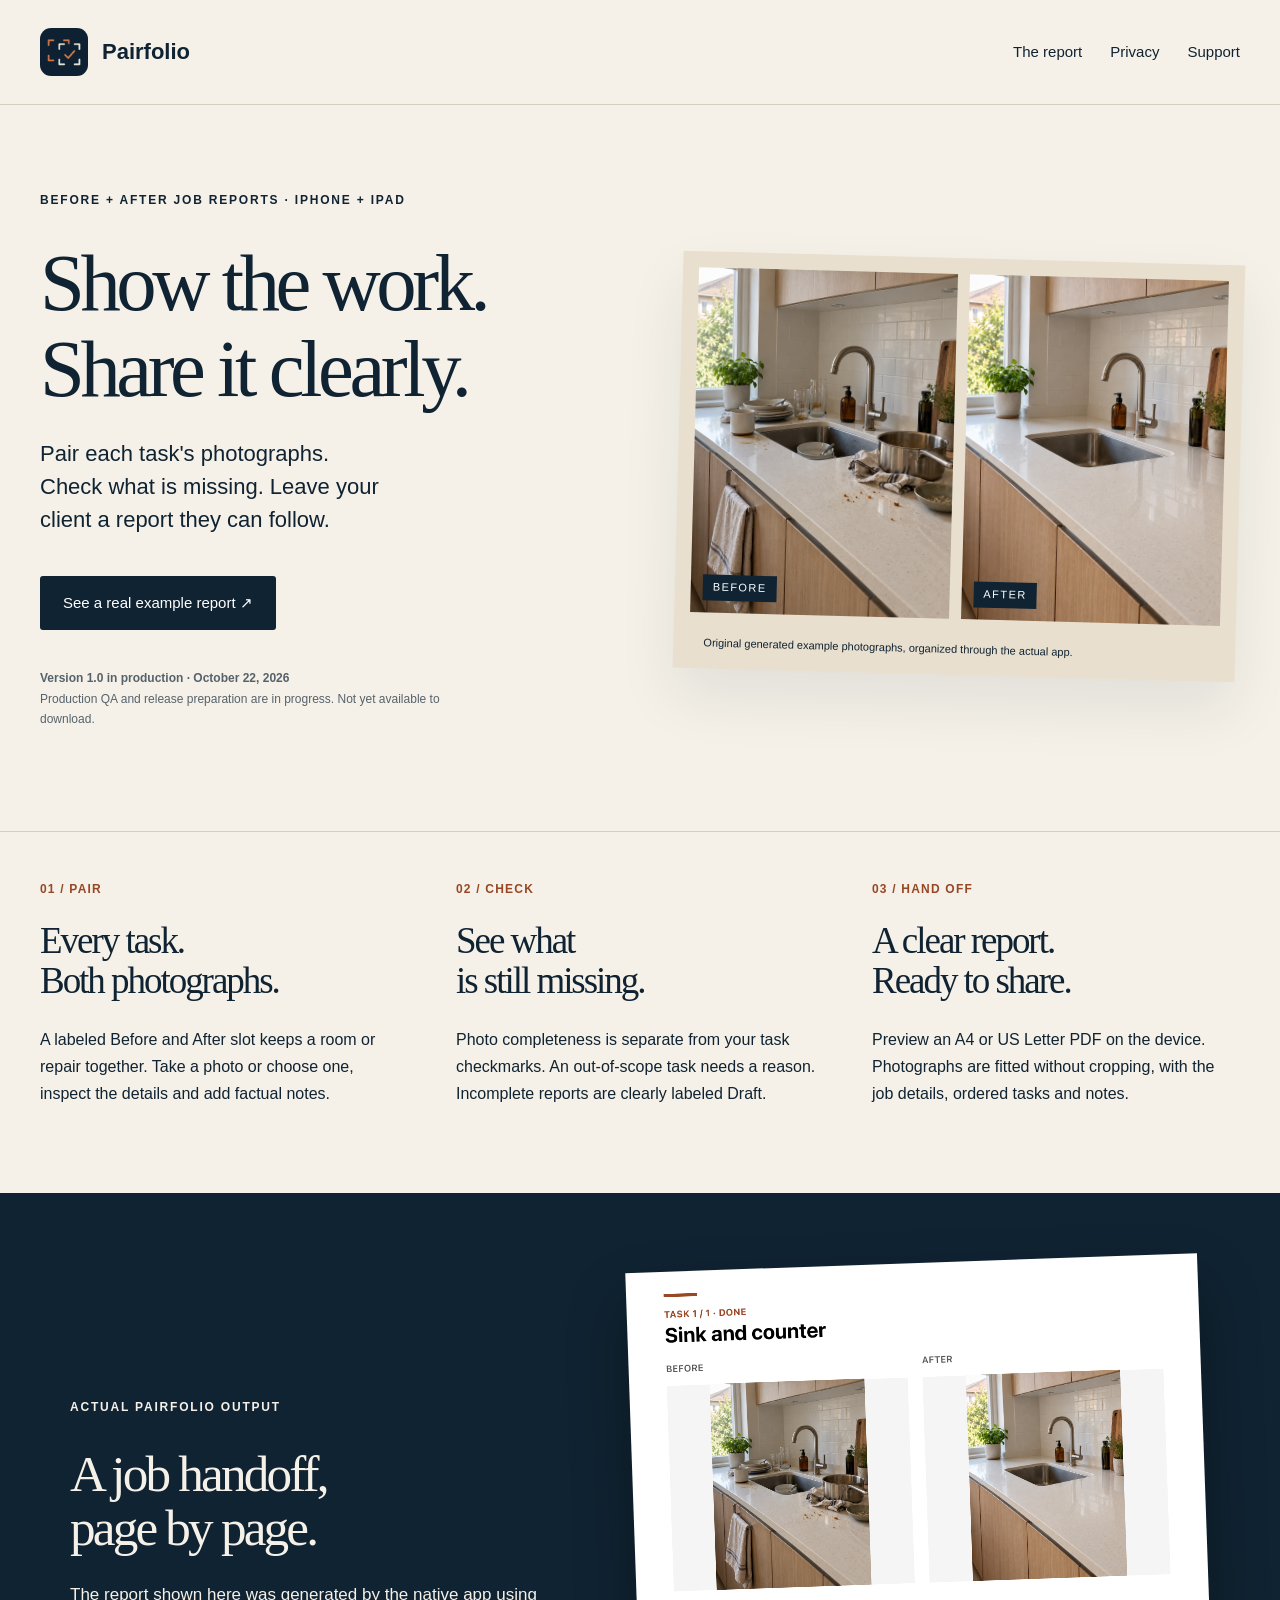
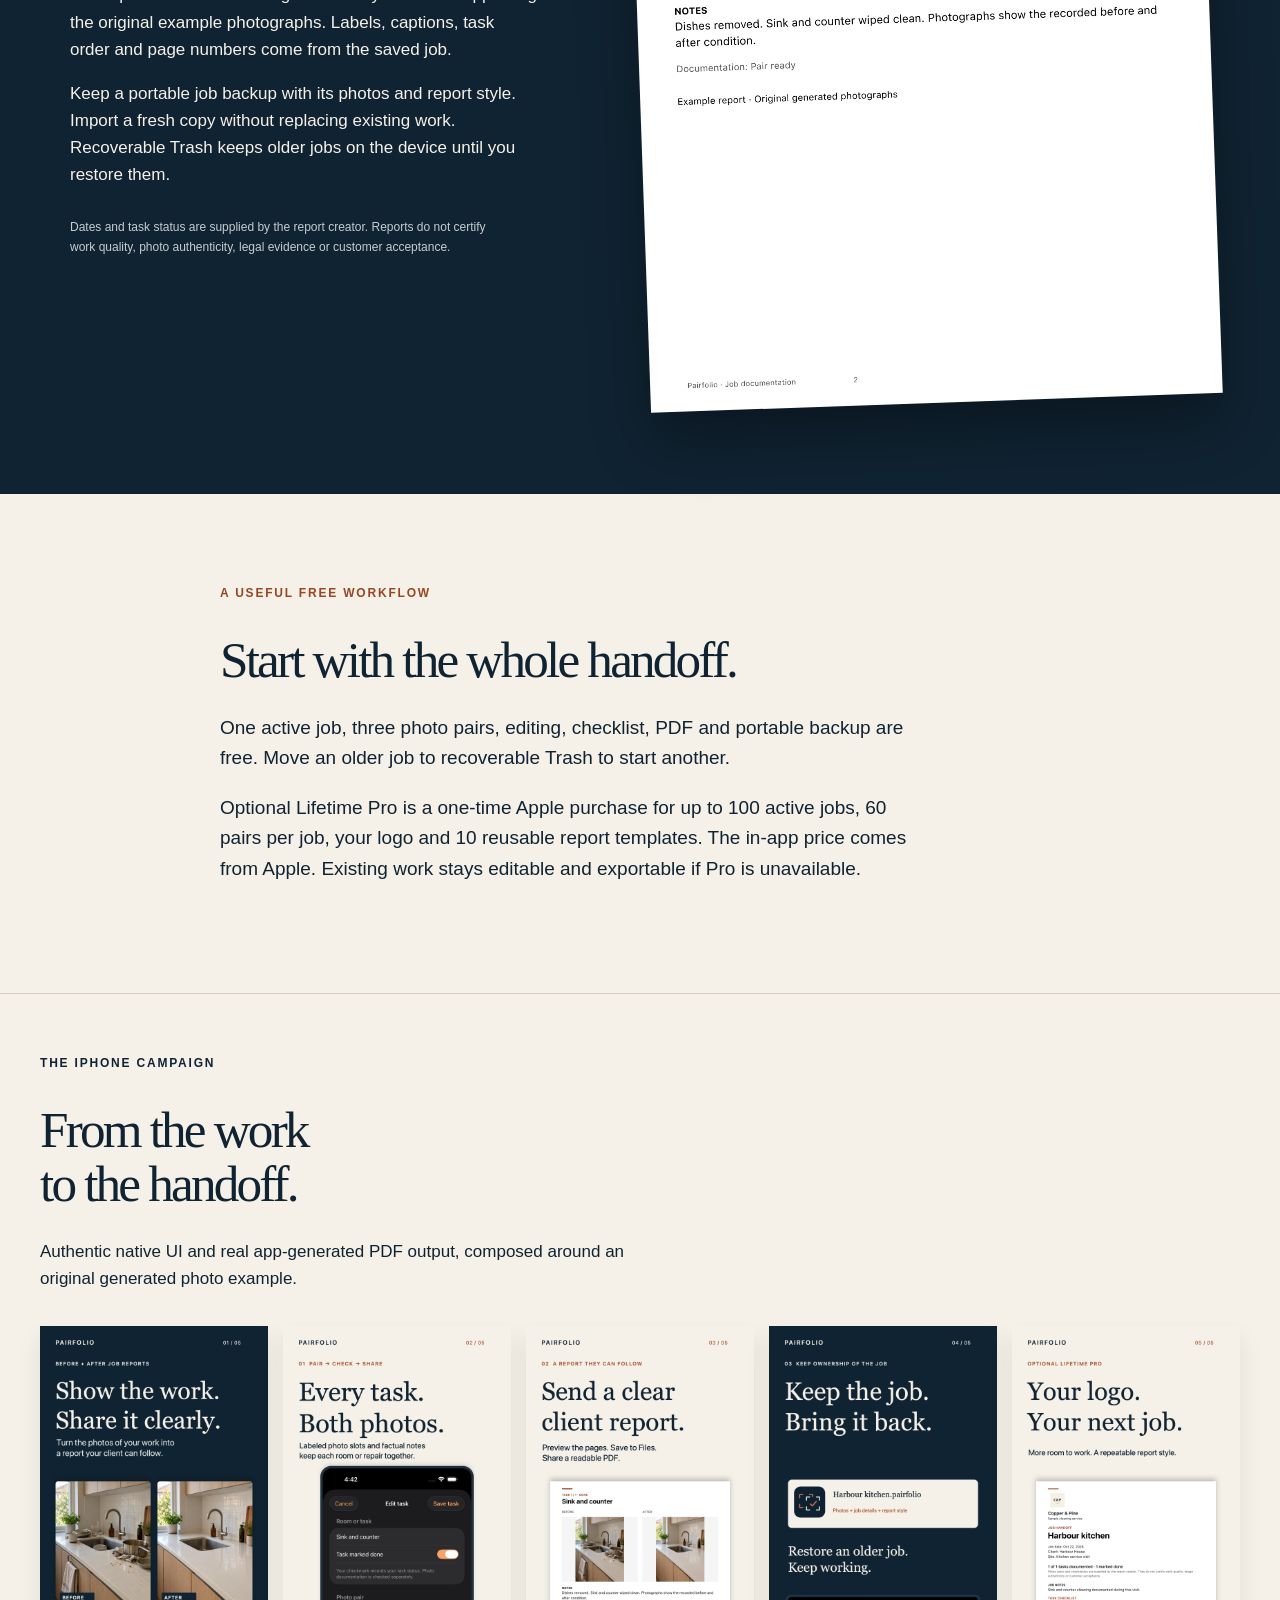
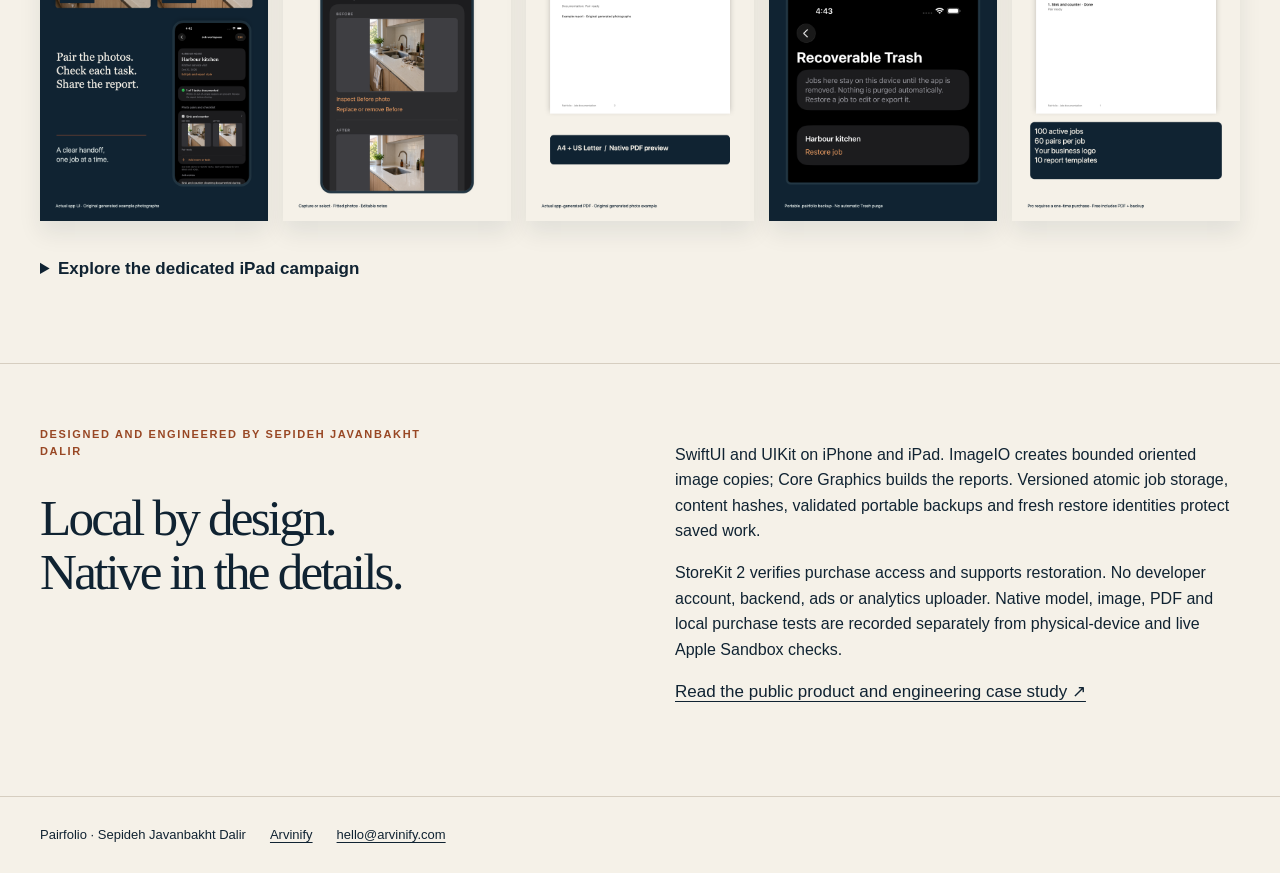
==== index.html @ 263a86af "Publish Pairfolio product, native engineering and original campaign showcase" ====
<!doctype html>
<html lang="en"><head><meta charset="utf-8"><meta name="viewport" content="width=device-width,initial-scale=1"><meta name="theme-color" content="#102332"><title>Pairfolio · Clear client handoffs</title><meta name="description" content="Before and after job photos, task documentation and readable client reports. Pairfolio is a native local iPhone and iPad app."><link rel="icon" href="assets/icon.png"><link rel="stylesheet" href="style.css"></head><body>
<header><a class="brand" href="index.html"><img src="assets/icon.png" width="48" height="48" alt="Pairfolio paired corners"><strong>Pairfolio</strong></a><nav><a href="#report">The report</a><a href="privacy.html">Privacy</a><a href="support.html">Support</a></nav></header>
<main><section class="hero"><div><p class="eyebrow">BEFORE + AFTER JOB REPORTS · IPHONE + IPAD</p><h1>Show the work.<br>Share it clearly.</h1><p class="lead">Pair each task's photographs. Check what is missing. Leave your client a report they can follow.</p><a class="button" href="#report">See a real example report ↗</a><p class="release"><strong>Version 1.0 in production · October 22, 2026</strong><br>Production QA and release preparation are in progress. Not yet available to download.</p></div><div class="comparison"><figure><img src="assets/before.jpg" alt="Original generated example kitchen before cleaning"><figcaption>BEFORE</figcaption></figure><figure><img src="assets/after.jpg" alt="Matched original generated example kitchen after cleaning"><figcaption>AFTER</figcaption></figure><p>Original generated example photographs, organized through the actual app.</p></div></section>
<section class="principles"><article><span>01 / PAIR</span><h2>Every task.<br>Both photographs.</h2><p>A labeled Before and After slot keeps a room or repair together. Take a photo or choose one, inspect the details and add factual notes.</p></article><article><span>02 / CHECK</span><h2>See what<br>is still missing.</h2><p>Photo completeness is separate from your task checkmarks. An out-of-scope task needs a reason. Incomplete reports are clearly labeled Draft.</p></article><article><span>03 / HAND OFF</span><h2>A clear report.<br>Ready to share.</h2><p>Preview an A4 or US Letter PDF on the device. Photographs are fitted without cropping, with the job details, ordered tasks and notes.</p></article></section>
<section id="report" class="report"><div><p class="eyebrow">ACTUAL PAIRFOLIO OUTPUT</p><h2>A job handoff,<br>page by page.</h2><p>The report shown here was generated by the native app using the original example photographs. Labels, captions, task order and page numbers come from the saved job.</p><p>Keep a portable job backup with its photos and report style. Import a fresh copy without replacing existing work. Recoverable Trash keeps older jobs on the device until you restore them.</p><p class="note">Dates and task status are supplied by the report creator. Reports do not certify work quality, photo authenticity, legal evidence or customer acceptance.</p></div><img src="assets/report-example.png" alt="Actual Pairfolio PDF page with fitted Before and After photographs, notes and page number" loading="lazy"></section>
<section class="pricing"><p class="eyebrow">A USEFUL FREE WORKFLOW</p><h2>Start with the whole handoff.</h2><p>One active job, three photo pairs, editing, checklist, PDF and portable backup are free. Move an older job to recoverable Trash to start another.</p><p>Optional Lifetime Pro is a one-time Apple purchase for up to 100 active jobs, 60 pairs per job, your logo and 10 reusable report templates. The in-app price comes from Apple. Existing work stays editable and exportable if Pro is unavailable.</p></section>
<section class="campaign"><p class="eyebrow">THE IPHONE CAMPAIGN</p><h2>From the work<br>to the handoff.</h2><p>Authentic native UI and real app-generated PDF output, composed around an original generated photo example.</p><div class="campaign-grid"><a href="assets/campaign/iPhone-01.png"><img src="assets/campaign/iPhone-01.png" alt="Pairfolio iPhone campaign 1: Show the work. Share it clearly." loading="lazy"></a><a href="assets/campaign/iPhone-02.png"><img src="assets/campaign/iPhone-02.png" alt="Pairfolio iPhone campaign 2: Every task. Both photos." loading="lazy"></a><a href="assets/campaign/iPhone-03.png"><img src="assets/campaign/iPhone-03.png" alt="Pairfolio iPhone campaign 3: Send a clear client report." loading="lazy"></a><a href="assets/campaign/iPhone-04.png"><img src="assets/campaign/iPhone-04.png" alt="Pairfolio iPhone campaign 4: Keep the job. Bring it back." loading="lazy"></a><a href="assets/campaign/iPhone-05.png"><img src="assets/campaign/iPhone-05.png" alt="Pairfolio iPhone campaign 5: Optional Lifetime Pro: your logo and reusable report style." loading="lazy"></a></div><details><summary>Explore the dedicated iPad campaign</summary><div class="campaign-grid tablet"><a href="assets/campaign/iPad-01.png"><img src="assets/campaign/iPad-01.png" alt="Dedicated Pairfolio iPad campaign frame 1" loading="lazy"></a><a href="assets/campaign/iPad-02.png"><img src="assets/campaign/iPad-02.png" alt="Dedicated Pairfolio iPad campaign frame 2" loading="lazy"></a><a href="assets/campaign/iPad-03.png"><img src="assets/campaign/iPad-03.png" alt="Dedicated Pairfolio iPad campaign frame 3" loading="lazy"></a><a href="assets/campaign/iPad-04.png"><img src="assets/campaign/iPad-04.png" alt="Dedicated Pairfolio iPad campaign frame 4" loading="lazy"></a><a href="assets/campaign/iPad-05.png"><img src="assets/campaign/iPad-05.png" alt="Dedicated Pairfolio iPad campaign frame 5" loading="lazy"></a></div></details></section>
<section class="engineering"><div><p class="eyebrow">DESIGNED AND ENGINEERED BY SEPIDEH JAVANBAKHT DALIR</p><h2>Local by design.<br>Native in the details.</h2></div><div><p>SwiftUI and UIKit on iPhone and iPad. ImageIO creates bounded oriented image copies; Core Graphics builds the reports. Versioned atomic job storage, content hashes, validated portable backups and fresh restore identities protect saved work.</p><p>StoreKit 2 verifies purchase access and supports restoration. No developer account, backend, ads or analytics uploader. Native model, image, PDF and local purchase tests are recorded separately from physical-device and live Apple Sandbox checks.</p><a href="https://github.com/sepidehdalir/pairfolio">Read the public product and engineering case study ↗</a></div></section>
</main><footer><span>Pairfolio · Sepideh Javanbakht Dalir</span><a href="https://www.arvinify.com">Arvinify</a><a href="mailto:hello@arvinify.com">hello@arvinify.com</a></footer></body></html>
---- style.css ----
:root{color-scheme:light;--ink:#102332;--paper:#f5f1e8;--copper:#984724;--line:#d6cec0}*{box-sizing:border-box}html{scroll-behavior:smooth;scroll-padding-top:28px}body{margin:0;background:var(--paper);color:var(--ink);font:17px/1.6 -apple-system,BlinkMacSystemFont,"Segoe UI",sans-serif}a{color:inherit;text-underline-offset:.23em}a:focus-visible{outline:3px solid var(--copper);outline-offset:5px}header,main,footer{max-width:1320px;margin:auto}header{display:flex;align-items:center;justify-content:space-between;padding:28px 40px;border-bottom:1px solid var(--line)}.brand{display:flex;align-items:center;gap:14px;text-decoration:none;font-size:22px}.brand img{border-radius:11px}nav{display:flex;gap:28px;font-size:15px}nav a{text-decoration:none}h1,h2{font-family:Georgia,"Times New Roman",serif;font-weight:500;letter-spacing:-.055em;line-height:1.06;margin:0 0 26px}h1{font-size:clamp(52px,6.3vw,92px)}h2{font-size:clamp(34px,4vw,54px)}p{max-width:65ch}.eyebrow{font-size:12px;font-weight:700;letter-spacing:.15em;margin:0 0 30px}.hero{display:grid;grid-template-columns:1.03fr 1fr;gap:60px;align-items:center;padding:86px 40px 90px}.lead{font-size:22px;line-height:1.5;max-width:28ch}.button{display:inline-block;background:var(--ink);color:#fff;padding:15px 23px;border-radius:3px;text-decoration:none;font-size:15px;margin:18px 0}.release{font-size:12px;line-height:1.7;margin-top:20px;color:#56626b}.comparison{display:grid;grid-template-columns:1fr 1fr;gap:12px;transform:rotate(1.5deg);background:#e9dfcf;padding:16px 16px 2px;box-shadow:0 28px 60px #10233215}.comparison figure{margin:0;position:relative}.comparison img{display:block;width:100%;aspect-ratio:3/4;object-fit:cover}.comparison figcaption{background:var(--ink);color:#fff;position:absolute;left:12px;bottom:12px;padding:4px 10px;font-size:11px;letter-spacing:.13em}.comparison p{grid-column:1/-1;font-size:11px;text-align:center;margin:10px 0 14px}.principles{display:grid;grid-template-columns:repeat(3,1fr);border-top:1px solid var(--line);padding:48px 40px 70px;gap:48px}.principles span{display:block;color:var(--copper);font-size:12px;font-weight:700;letter-spacing:.1em;margin-bottom:22px}.principles h2{font-size:37px}.principles p{font-size:16px;line-height:1.7}.report{display:grid;grid-template-columns:.9fr 1.1fr;gap:100px;align-items:center;padding:70px 70px 90px;background:var(--ink);color:var(--paper)}.report img{width:100%;box-shadow:0 30px 60px #0005;transform:rotate(-2deg)}.report .note{font-size:12px;color:#c5cdd0;line-height:1.7;margin-top:28px}.pricing{max-width:920px;padding:90px 40px;margin:auto}.pricing p{font-size:19px}.pricing .eyebrow{font-size:12px;color:var(--copper)}.engineering{border-top:1px solid var(--line);padding:62px 40px 90px;display:grid;grid-template-columns:1fr 1fr;gap:70px}.engineering p{font-size:16px}.engineering .eyebrow{font-size:11px;color:var(--copper)}footer{display:flex;gap:24px;flex-wrap:wrap;padding:28px 40px;border-top:1px solid var(--line);font-size:13px}.document{max-width:850px;padding:70px 40px 100px}.document h1{font-size:60px}.document h2{font-size:29px;margin-top:42px}.document ul{padding-left:22px}.document .updated{color:#57636b;font-size:13px}@media(max-width:850px){header{padding:20px 24px;flex-wrap:wrap;gap:18px}nav{gap:16px;font-size:13px}.hero{grid-template-columns:1fr;gap:42px;padding:52px 24px}.lead{max-width:34ch}.comparison{max-width:560px}.principles{grid-template-columns:1fr;gap:24px;padding:40px 24px}.principles article{max-width:560px}.report{grid-template-columns:1fr;gap:36px;padding:48px 24px}.report img{max-width:580px}.pricing{padding:60px 24px}.engineering{grid-template-columns:1fr;gap:18px;padding:40px 24px 60px}footer{padding:24px}.document{padding:48px 24px}.document h1{font-size:46px}}@media(prefers-reduced-motion:reduce){html{scroll-behavior:auto}}

.campaign{padding:60px 40px 80px;border-top:1px solid var(--line)}.campaign-grid{display:grid;grid-template-columns:repeat(5,minmax(0,1fr));gap:15px;margin:34px 0}.campaign-grid img{display:block;width:100%;box-shadow:0 12px 22px #10233215}.campaign details{margin-top:30px}.campaign summary{cursor:pointer;font-weight:600}.campaign-grid.tablet{grid-template-columns:repeat(3,minmax(0,1fr))}@media(max-width:850px){.campaign{padding:48px 24px}.campaign-grid{display:flex;overflow-x:auto;padding:0 0 18px;scroll-snap-type:x mandatory}.campaign-grid a{flex:0 0 220px;min-width:220px;scroll-snap-align:start}.campaign-grid.tablet{display:flex}.campaign-grid.tablet a{min-width:300px}}
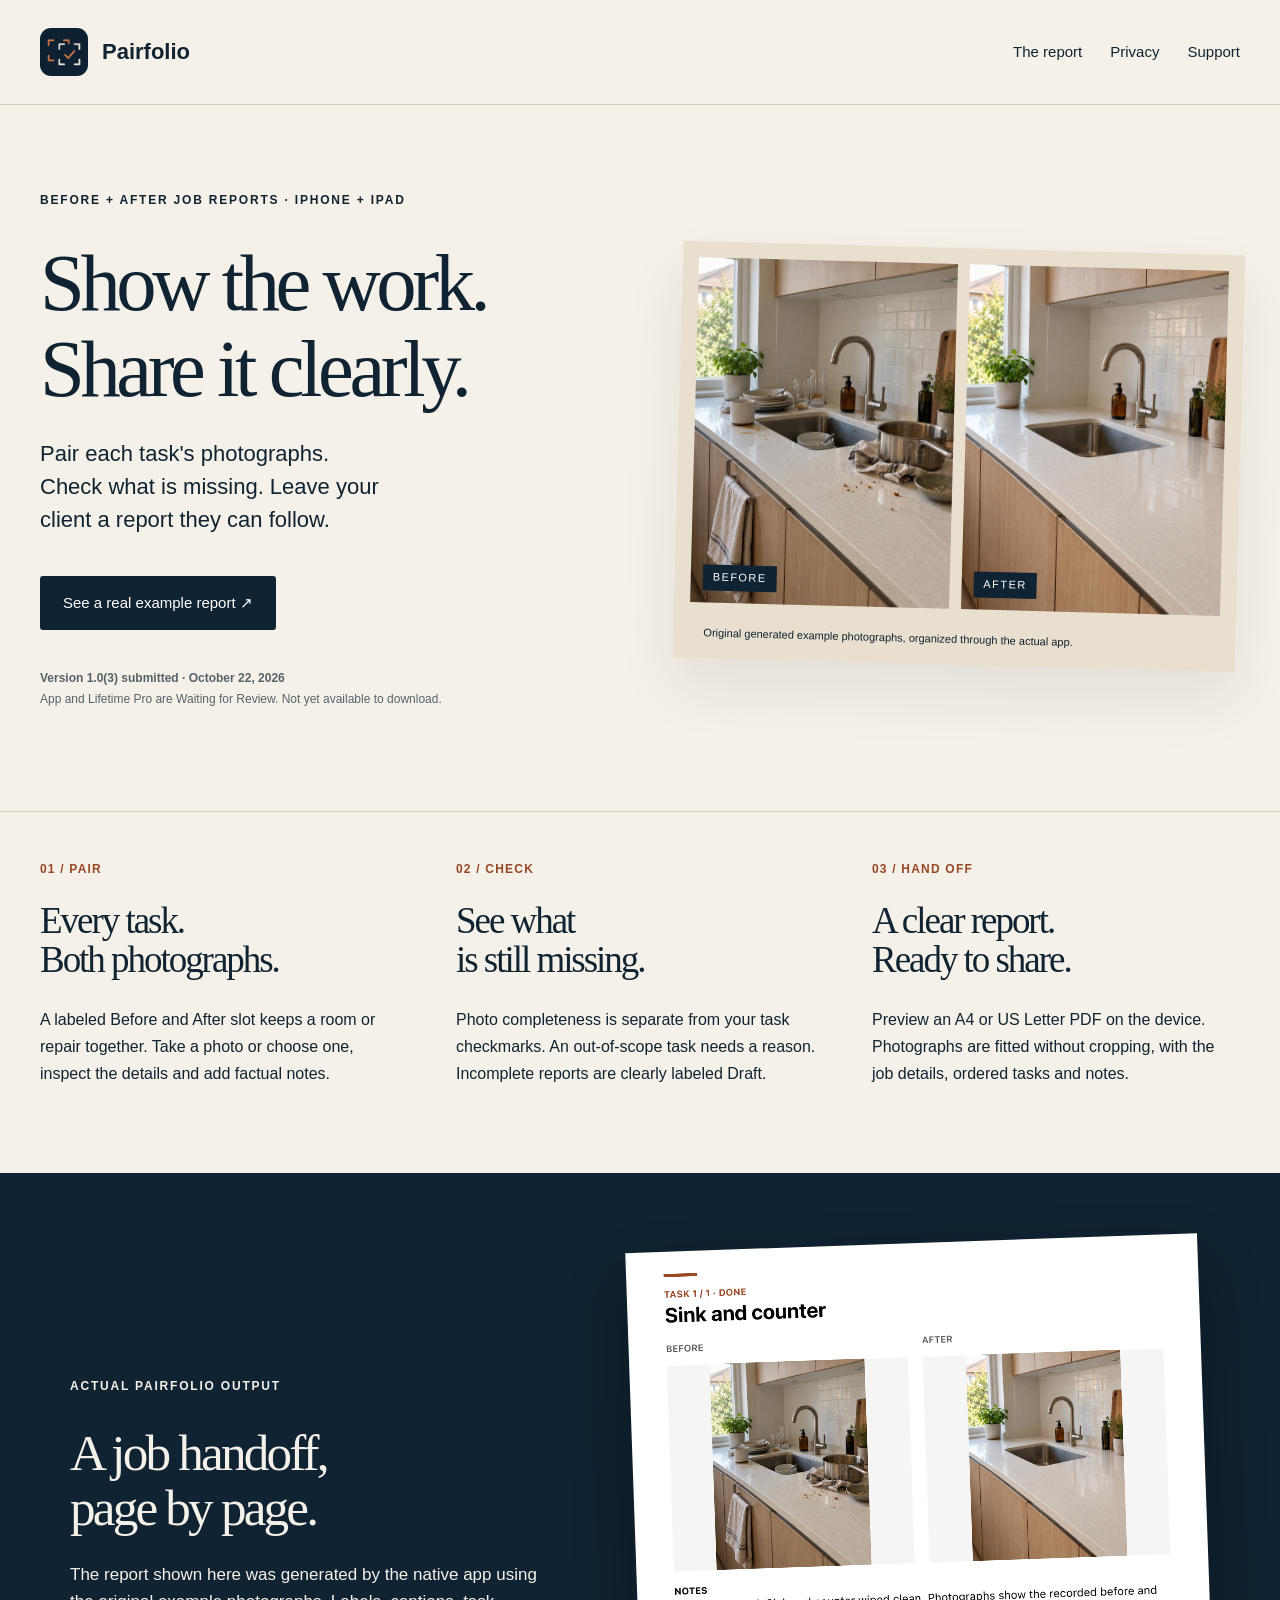
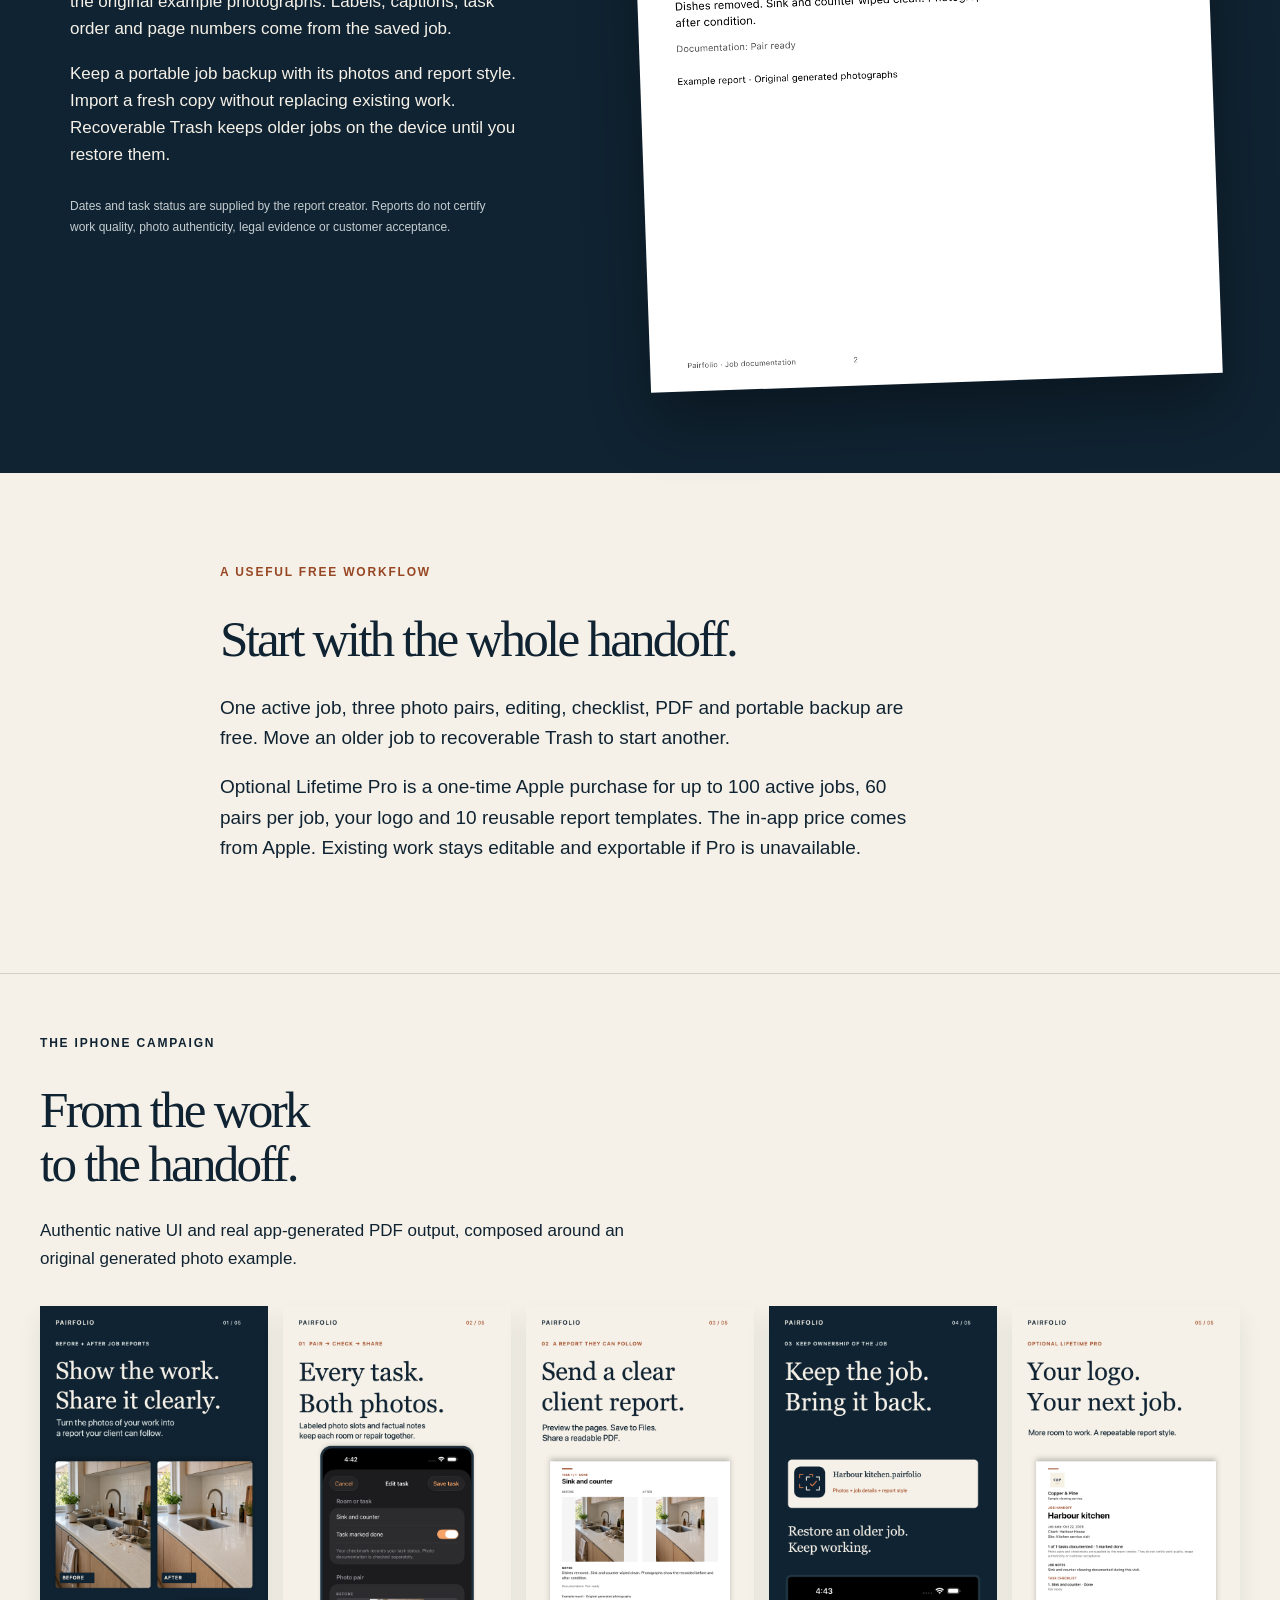
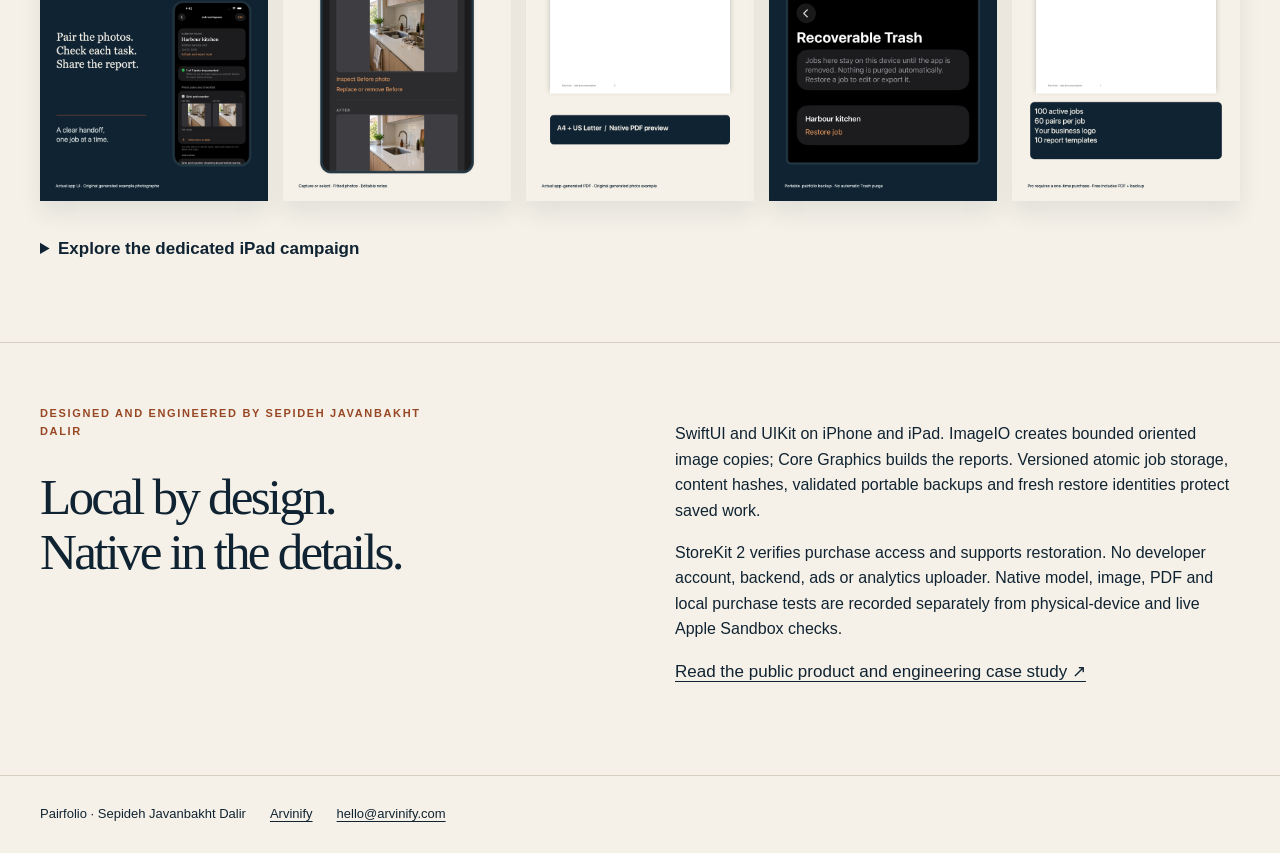
==== commit a558cc01: "Record joint Pairfolio1.0(3) and Lifetime Pro Waiting for Review" ====
--- a/index.html
+++ b/index.html
@@ -1,7 +1,7 @@
 <!doctype html>
 <html lang="en"><head><meta charset="utf-8"><meta name="viewport" content="width=device-width,initial-scale=1"><meta name="theme-color" content="#102332"><title>Pairfolio · Clear client handoffs</title><meta name="description" content="Before and after job photos, task documentation and readable client reports. Pairfolio is a native local iPhone and iPad app."><link rel="icon" href="assets/icon.png"><link rel="stylesheet" href="style.css"></head><body>
 <header><a class="brand" href="index.html"><img src="assets/icon.png" width="48" height="48" alt="Pairfolio paired corners"><strong>Pairfolio</strong></a><nav><a href="#report">The report</a><a href="privacy.html">Privacy</a><a href="support.html">Support</a></nav></header>
-<main><section class="hero"><div><p class="eyebrow">BEFORE + AFTER JOB REPORTS · IPHONE + IPAD</p><h1>Show the work.<br>Share it clearly.</h1><p class="lead">Pair each task's photographs. Check what is missing. Leave your client a report they can follow.</p><a class="button" href="#report">See a real example report ↗</a><p class="release"><strong>Version 1.0 in production · October 22, 2026</strong><br>Production QA and release preparation are in progress. Not yet available to download.</p></div><div class="comparison"><figure><img src="assets/before.jpg" alt="Original generated example kitchen before cleaning"><figcaption>BEFORE</figcaption></figure><figure><img src="assets/after.jpg" alt="Matched original generated example kitchen after cleaning"><figcaption>AFTER</figcaption></figure><p>Original generated example photographs, organized through the actual app.</p></div></section>
+<main><section class="hero"><div><p class="eyebrow">BEFORE + AFTER JOB REPORTS · IPHONE + IPAD</p><h1>Show the work.<br>Share it clearly.</h1><p class="lead">Pair each task's photographs. Check what is missing. Leave your client a report they can follow.</p><a class="button" href="#report">See a real example report ↗</a><p class="release"><strong>Version 1.0(3) submitted · October 22, 2026</strong><br>App and Lifetime Pro are Waiting for Review. Not yet available to download.</p></div><div class="comparison"><figure><img src="assets/before.jpg" alt="Original generated example kitchen before cleaning"><figcaption>BEFORE</figcaption></figure><figure><img src="assets/after.jpg" alt="Matched original generated example kitchen after cleaning"><figcaption>AFTER</figcaption></figure><p>Original generated example photographs, organized through the actual app.</p></div></section>
 <section class="principles"><article><span>01 / PAIR</span><h2>Every task.<br>Both photographs.</h2><p>A labeled Before and After slot keeps a room or repair together. Take a photo or choose one, inspect the details and add factual notes.</p></article><article><span>02 / CHECK</span><h2>See what<br>is still missing.</h2><p>Photo completeness is separate from your task checkmarks. An out-of-scope task needs a reason. Incomplete reports are clearly labeled Draft.</p></article><article><span>03 / HAND OFF</span><h2>A clear report.<br>Ready to share.</h2><p>Preview an A4 or US Letter PDF on the device. Photographs are fitted without cropping, with the job details, ordered tasks and notes.</p></article></section>
 <section id="report" class="report"><div><p class="eyebrow">ACTUAL PAIRFOLIO OUTPUT</p><h2>A job handoff,<br>page by page.</h2><p>The report shown here was generated by the native app using the original example photographs. Labels, captions, task order and page numbers come from the saved job.</p><p>Keep a portable job backup with its photos and report style. Import a fresh copy without replacing existing work. Recoverable Trash keeps older jobs on the device until you restore them.</p><p class="note">Dates and task status are supplied by the report creator. Reports do not certify work quality, photo authenticity, legal evidence or customer acceptance.</p></div><img src="assets/report-example.png" alt="Actual Pairfolio PDF page with fitted Before and After photographs, notes and page number" loading="lazy"></section>
 <section class="pricing"><p class="eyebrow">A USEFUL FREE WORKFLOW</p><h2>Start with the whole handoff.</h2><p>One active job, three photo pairs, editing, checklist, PDF and portable backup are free. Move an older job to recoverable Trash to start another.</p><p>Optional Lifetime Pro is a one-time Apple purchase for up to 100 active jobs, 60 pairs per job, your logo and 10 reusable report templates. The in-app price comes from Apple. Existing work stays editable and exportable if Pro is unavailable.</p></section>
